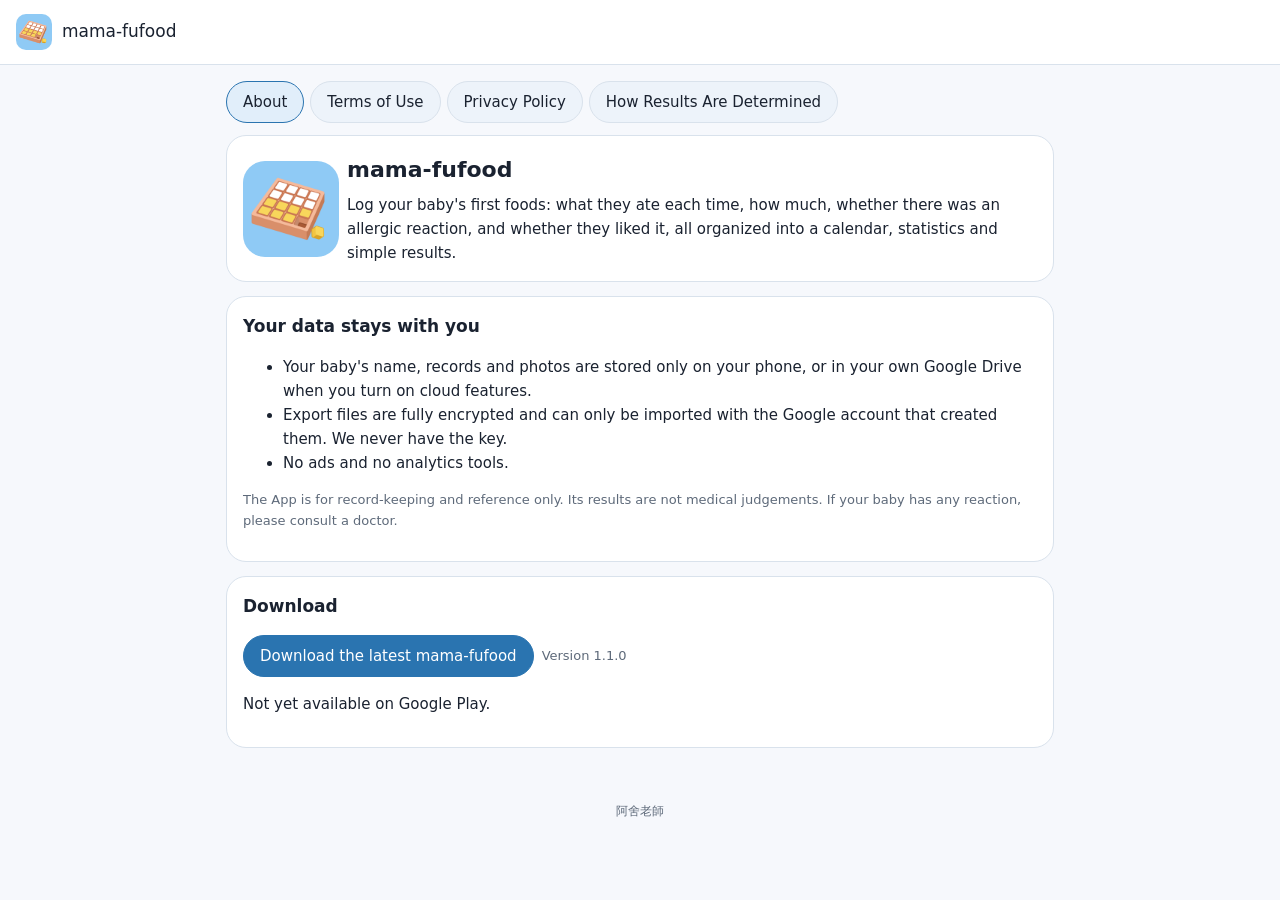
==== demo-en/index.html @ b5298e8a "Add Chinese and English demos of the home page The demos reuse the production home page through a ge" ====
<!doctype html>
<!-- 由 demo/tools/build.py 從正式版的 index.html 產生，不要手改。 -->
<html lang="en">
<head>
  <meta charset="utf-8">
  <meta name="robots" content="noindex">
  <script>
    // 示範版跟正式版同一個網域,localStorage 是共用的:這一頁所有的 key 加上前綴,
    // 讀不到正式版的管理員 session,也不會寫進正式版的資料。一定要在其他 script 之前執行。
    (function () {
      var PREFIX = "demo-en:";
      var S = Storage.prototype;
      var getItem = S.getItem, setItem = S.setItem, removeItem = S.removeItem;
      S.getItem = function (k) { return getItem.call(this, PREFIX + k); };
      S.setItem = function (k, v) { return setItem.call(this, PREFIX + k, v); };
      S.removeItem = function (k) { return removeItem.call(this, PREFIX + k); };
    })();
  </script>
  <meta name="viewport" content="width=device-width, initial-scale=1">
  <title>mama-fufood</title>
  <meta name="description" content="An app for logging a baby's first foods: what they ate, how much, and whether there was an allergic reaction. Records stay on your phone and in your own Google Drive.">
  <link rel="icon" type="image/png" href="../favicon.png">
  <link rel="apple-touch-icon" href="../apple-touch-icon.png">
  <link rel="stylesheet" href="../css/style.css">
  <style>body { font-family: system-ui, -apple-system, "Segoe UI", Roboto, "Helvetica Neue", Arial, sans-serif; }</style>
</head>
<body>
  <header class="top">
    <img src="../favicon.png" alt="">
    <span class="title">mama-fufood</span>
    <span id="account" class="muted"></span>
    <div id="gsi"></div>
    <a id="admin-link" class="btn primary" href="admin.html" hidden>Admin console</a>
  </header>
  <main>
    <nav class="tabs" id="tabs">
      <button data-doc="" class="active">About</button>
      <button data-doc="terms">Terms of Use</button>
      <button data-doc="privacy">Privacy Policy</button>
      <button data-doc="judgement_guide">How Results Are Determined</button>
    </nav>
    <article class="card legal" id="doc" hidden></article>
    <div id="intro">
      <div class="card">
        <div class="row">
          <img src="../icon_256.png" alt="App icon" width="96" height="96" style="border-radius: 22px">
          <div class="grow">
            <h1 style="margin: 0; font-size: 22px">mama-fufood</h1>
            <p style="margin: 6px 0 0">Log your baby's first foods: what they ate each time, how much, whether there was an allergic reaction,
              and whether they liked it, all organized into a calendar, statistics and simple results.</p>
          </div>
        </div>
      </div>
      <div class="card">
        <h2 style="margin-top: 0; font-size: 17px">Your data stays with you</h2>
        <ul>
          <li>Your baby's name, records and photos are stored only on your phone, or in your own Google Drive when you turn on cloud features.</li>
          <li>Export files are fully encrypted and can only be imported with the Google account that created them. We never have the key.</li>
          <li>No ads and no analytics tools.</li>
        </ul>
        <p class="muted">The App is for record-keeping and reference only. Its results are not medical judgements. If your baby has any reaction, please consult a doctor.</p>
      </div>
      <div class="card">
        <h2 style="margin-top: 0; font-size: 17px">Download</h2>
        <p class="row" id="apk" hidden>
          <a id="apk-link" class="btn primary" href="">Download the latest mama-fufood</a>
          <span id="apk-version" class="muted"></span>
        </p>
        <p id="play">Not yet available on Google Play.</p>
      </div>
    </div>
    <p id="login-note" class="muted"></p>
  </main>
  <footer>阿舍老師</footer>
  <script src="config.js"></script>
  <script src="api.js"></script>
  <script src="../js/md.js"></script>
  <script src="home.js"></script>
  <script src="https://accounts.google.com/gsi/client?hl=en" async defer onload="window.mffHomeGsiReady && window.mffHomeGsiReady()"
    onerror="document.getElementById('login-note').textContent = 'Couldn't load Google Sign-In (the rest of the site still works).'"></script>
</body>
</html>
---- css/style.css ----
/* 設計規範:風格 C「可愛粉藍」(design/DESIGN_SYSTEM.md)。網站跟著系統的深淺色。 */
:root {
  --bg: #f6f8fc;
  --surface: #ffffff;
  --surface2: #edf3fa;
  --border: #d9e2ec;
  --text: #1a2230;
  --text2: #4d5a6b;
  --muted: #5e6a7a;
  --accent: #2a74b0;
  --on-accent: #ffffff;
  --accent-soft: #e1eefa;
  --deco: #b85a35;
  --ok: #23805a;
  --warn: #956500;
  --danger: #bc4339;
  --chevron: url("data:image/svg+xml,%3Csvg xmlns='http://www.w3.org/2000/svg' width='12' height='8' viewBox='0 0 12 8'%3E%3Cpath d='M1 1.5l5 5 5-5' fill='none' stroke='%234d5a6b' stroke-width='1.6' stroke-linecap='round' stroke-linejoin='round'/%3E%3C/svg%3E");
  color-scheme: light;
}
@media (prefers-color-scheme: dark) {
  :root {
    --bg: #12161d;
    --surface: #1a2029;
    --surface2: #222a35;
    --border: #2e3846;
    --text: #eceff4;
    --text2: #aeb7c4;
    --chevron: url("data:image/svg+xml,%3Csvg xmlns='http://www.w3.org/2000/svg' width='12' height='8' viewBox='0 0 12 8'%3E%3Cpath d='M1 1.5l5 5 5-5' fill='none' stroke='%23aeb7c4' stroke-width='1.6' stroke-linecap='round' stroke-linejoin='round'/%3E%3C/svg%3E");
    --muted: #8e98a6;
    --accent: #8ec9f5;
    --on-accent: #0a2740;
    --accent-soft: #213a52;
    --deco: #f5b99a;
    --ok: #8ed6b5;
    --warn: #f6cf7a;
    --danger: #f59a92;
    color-scheme: dark;
  }
}
* { box-sizing: border-box; }
html, body { margin: 0; padding: 0; }
body {
  background: var(--bg);
  color: var(--text);
  font-family: "Noto Sans TC", "PingFang TC", "Microsoft JhengHei", system-ui, sans-serif;
  font-size: 15px;
  line-height: 1.6;
}
a { color: var(--accent); }
header.top {
  background: var(--surface);
  border-bottom: 1px solid var(--border);
  padding: 12px 16px;
  display: flex;
  align-items: center;
  gap: 10px;
  flex-wrap: wrap;
}
header.top img { width: 36px; height: 36px; border-radius: 10px; }
header.top .title { font-weight: 500; font-size: 17px; flex: 1; min-width: 120px; }
main { max-width: 860px; margin: 0 auto; padding: 16px; }
.card {
  background: var(--surface);
  border-radius: 20px;
  padding: 16px;
  margin-bottom: 14px;
  border: 1px solid var(--border);
}
.muted { color: var(--muted); font-size: 13px; }
.warn { color: var(--warn); }
.danger { color: var(--danger); }
.ok { color: var(--ok); }
button, .btn {
  font: inherit;
  border: 1px solid var(--border);
  background: var(--surface2);
  color: var(--text);
  border-radius: 999px;
  padding: 8px 16px;
  min-height: 40px;
  cursor: pointer;
  text-decoration: none;
  display: inline-flex;
  align-items: center;
  gap: 6px;
}
button.primary, .btn.primary { background: var(--accent); color: var(--on-accent); border-color: var(--accent); font-weight: 500; }
button.danger { color: var(--danger); }
button:disabled { opacity: 0.45; cursor: not-allowed; }
input, select, textarea {
  font: inherit;
  color: var(--text);
  background: var(--surface2);
  border: 1px solid var(--border);
  border-radius: 12px;
  padding: 8px 10px;
  min-height: 40px;
}
textarea { width: 100%; min-height: 80px; }
/* 下拉選單:換成自己的箭頭,和右邊框留出距離(瀏覽器內建的箭頭貼著邊,也調不了位置)。 */
select {
  appearance: none;
  -webkit-appearance: none;
  padding-right: 36px;
  background-image: var(--chevron);
  background-repeat: no-repeat;
  background-position: right 14px center;
  background-size: 12px 8px;
}
/* 勾選框與單選鈕不套用一般輸入框的內距與高度,否則會被撐大、把旁邊的文字擠到下一行。 */
input[type="checkbox"], input[type="radio"] {
  min-height: 0;
  width: 18px;
  height: 18px;
  margin: 0;
  padding: 0;
  accent-color: var(--accent);
}
table { width: 100%; border-collapse: collapse; }
th, td { text-align: left; padding: 6px 8px; border-bottom: 1px solid var(--border); vertical-align: top; }
/* 後台的表格每格都是輸入框或按鈕:文字、勾選框跟著輸入框垂直置中,勾選框和說明文字排在同一行。 */
#app th, #app td { vertical-align: middle; }
#app td label { display: inline-flex; align-items: center; gap: 6px; white-space: nowrap; }
th { font-weight: 500; color: var(--text2); font-size: 13px; }
.tabs { display: flex; gap: 6px; flex-wrap: wrap; margin-bottom: 12px; }
.tabs button.active { background: var(--accent-soft); border-color: var(--accent); }
.row { display: flex; gap: 8px; align-items: center; flex-wrap: wrap; }
.grow { flex: 1; }
/* 公用資料的兩行(副食品清單、單位)各有一組按鈕,行與行之間留開,按鈕才不會黏在一起。 */
.release-line + .release-line { margin-top: 12px; }
/* 表單列裡的文字欄位:撐滿剩下的寬度,窄螢幕時至少保留能看清楚內容的寬度(放不下就換行)。 */
.field-name { flex: 1 1 12em; min-width: 10em; }
.field-emoji { flex: 0 0 4.5em; width: 4.5em; text-align: center; }
.cell-name { width: 100%; min-width: 7em; box-sizing: border-box; }
.cell-sort { width: 5em; }
.pill { display: inline-block; border-radius: 999px; padding: 0 10px; background: var(--surface2); font-size: 12px; }
.banner { border-radius: 14px; padding: 10px 14px; margin-bottom: 12px; background: var(--accent-soft); }
.banner.warn { background: color-mix(in srgb, var(--warn) 18%, var(--surface)); color: var(--text); }
.scroll-x { overflow-x: auto; }
pre.log { white-space: pre-wrap; word-break: break-all; font-size: 12px; background: var(--surface2); border-radius: 12px; padding: 10px; max-height: 420px; overflow: auto; }
.legal h2 { font-size: 18px; margin-top: 28px; }
.legal h3 { font-size: 16px; }
.legal blockquote { margin: 12px 0; padding: 10px 14px; background: var(--accent-soft); border-radius: 12px; }
.legal table { margin: 10px 0; font-size: 14px; }
.legal td, .legal th { border: 1px solid var(--border); }
footer { text-align: center; color: var(--muted); font-size: 12px; padding: 24px 16px 40px; }
@media (max-width: 480px) {
  main { padding: 12px; }
  .card { padding: 12px; }
}

/* .btn、button 等寫了 display 的元素,瀏覽器內建的 [hidden] 會被蓋掉,要明確壓回去。 */
[hidden] { display: none !important; }

/* Google 登入鈕的白色矩形。登入鈕畫在 Google 的 iframe 裡:iframe 64×44、margin -2px -12px,
   裡面的按鈕只有 40×40,四周那一圈(上下 2px、左右 12px)是 iframe 裡面的文件畫的白底,
   深色頁面上就變成按鈕外面的白色矩形。跨來源的內容改不到,在 iframe 元素上設 background
   或 color-scheme 都沒有用;有效的做法是把那一圈裁掉,round 讓裁切也是圓的。
   數值取自 Google 目前的實作,哪天他們改了,白框可能回來,但不影響登入。 */
#gsi iframe[src*="accounts.google.com"] { clip-path: inset(2px 12px round 999px); }
/* 再保險一層,不依賴 Google 內部的尺寸:外層固定成 40×40 的圓,超出去的部分(包括那圈白底)都看不到。 */
#gsi { width: 40px; height: 40px; border-radius: 50%; overflow: hidden; flex: 0 0 auto; }
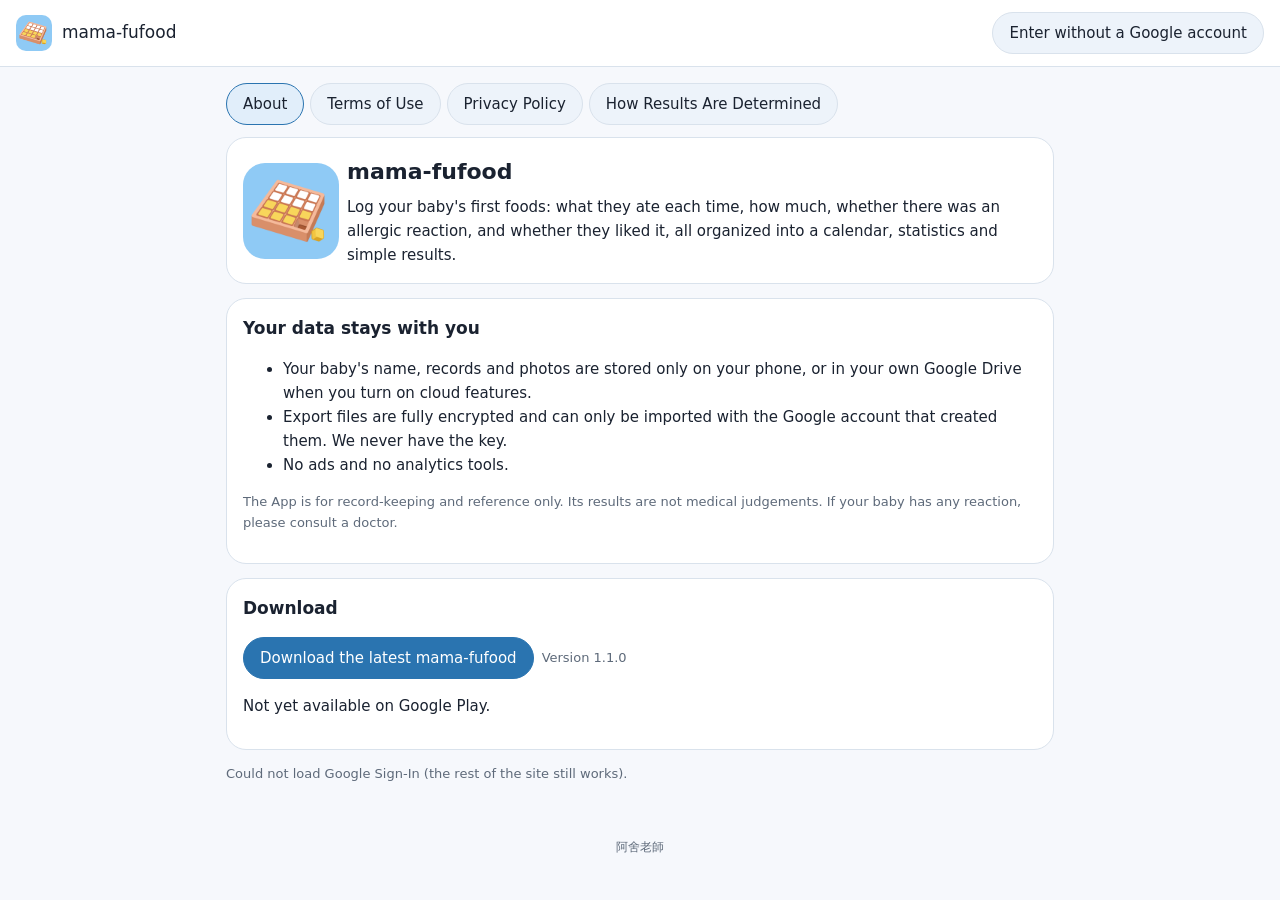
==== commit b65db37d: "Add an admin console to the home page demos Signing in (or entering without a Google account) opens " ====
--- a/demo-en/index.html
+++ b/demo-en/index.html
@@ -30,6 +30,7 @@
     <span class="title">mama-fufood</span>
     <span id="account" class="muted"></span>
     <div id="gsi"></div>
+    <button id="demo-guest" type="button" hidden>Enter without a Google account</button>
     <a id="admin-link" class="btn primary" href="admin.html" hidden>Admin console</a>
   </header>
   <main>
@@ -73,10 +74,23 @@
   </main>
   <footer>阿舍老師</footer>
   <script src="config.js"></script>
+  <script src="data.js"></script>
+  <script src="fixtures.js"></script>
   <script src="api.js"></script>
   <script src="../js/md.js"></script>
   <script src="home.js"></script>
+  <script>
+    // 示範版:不用 Google 帳號也能進後台。登入後(出現「管理後台」入口)就藏起來。
+    (function () {
+      var b = document.getElementById("demo-guest");
+      var admin = document.getElementById("admin-link");
+      function sync() { b.hidden = !!window.mffApi.token() && !admin.hidden; }
+      b.hidden = !!window.mffApi.token();
+      new MutationObserver(sync).observe(admin, { attributes: true });
+      b.onclick = function () { window.mffApi.setToken("demo"); location.reload(); };
+    })();
+  </script>
   <script src="https://accounts.google.com/gsi/client?hl=en" async defer onload="window.mffHomeGsiReady && window.mffHomeGsiReady()"
-    onerror="document.getElementById('login-note').textContent = 'Couldn't load Google Sign-In (the rest of the site still works).'"></script>
+    onerror="document.getElementById('login-note').textContent = 'Could not load Google Sign-In (the rest of the site still works).'"></script>
 </body>
 </html>
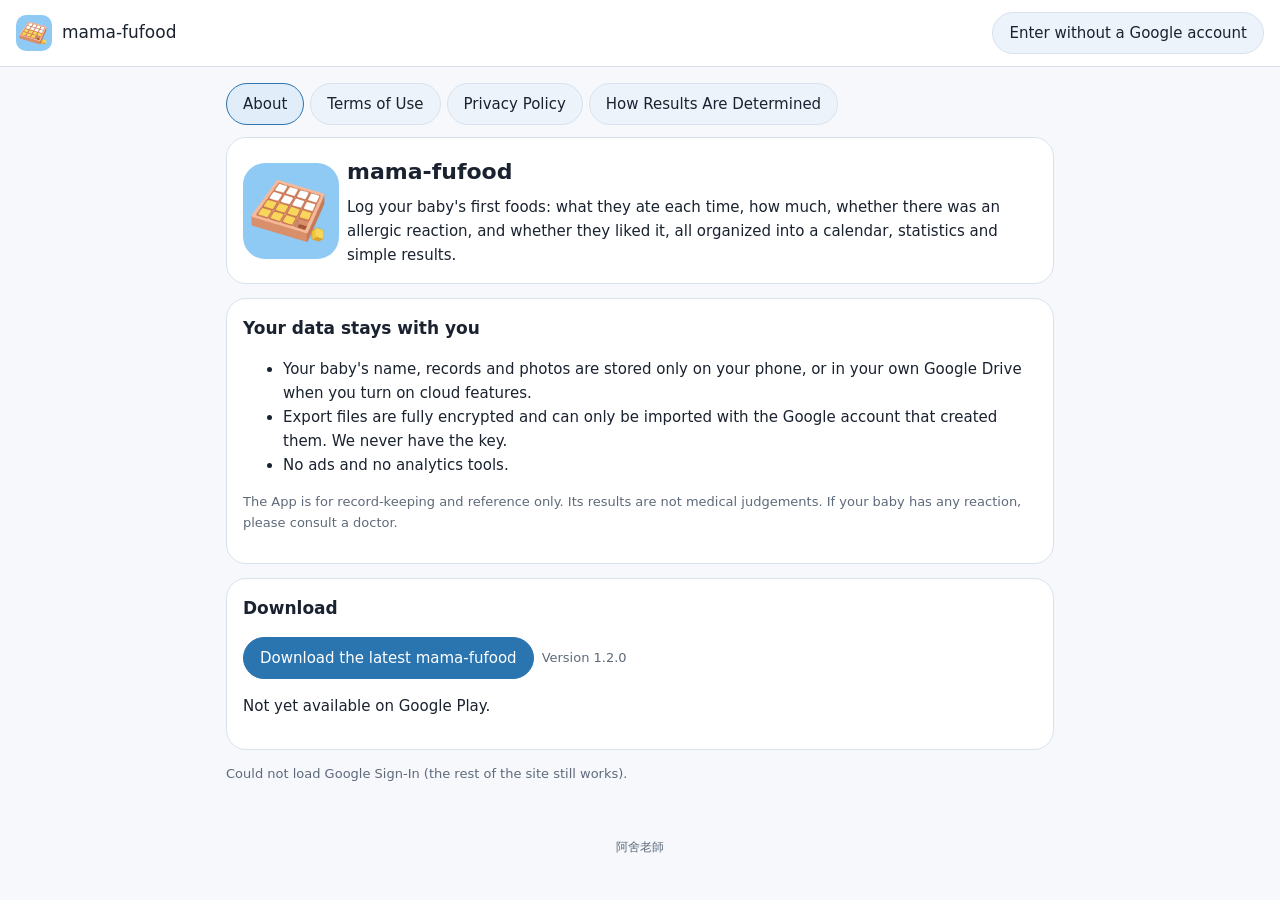
==== commit 67ed1429: "Use the full mama-fufood name for JavaScript globals Rename mffApi, MFF_CONFIG, mffHomeGsiReady and " ====
--- a/demo-en/index.html
+++ b/demo-en/index.html
@@ -84,13 +84,13 @@
     (function () {
       var b = document.getElementById("demo-guest");
       var admin = document.getElementById("admin-link");
-      function sync() { b.hidden = !!window.mffApi.token() && !admin.hidden; }
-      b.hidden = !!window.mffApi.token();
+      function sync() { b.hidden = !!window.mamaFufoodApi.token() && !admin.hidden; }
+      b.hidden = !!window.mamaFufoodApi.token();
       new MutationObserver(sync).observe(admin, { attributes: true });
-      b.onclick = function () { window.mffApi.setToken("demo"); location.reload(); };
+      b.onclick = function () { window.mamaFufoodApi.setToken("demo"); location.reload(); };
     })();
   </script>
-  <script src="https://accounts.google.com/gsi/client?hl=en" async defer onload="window.mffHomeGsiReady && window.mffHomeGsiReady()"
+  <script src="https://accounts.google.com/gsi/client?hl=en" async defer onload="window.mamaFufoodHomeGsiReady && window.mamaFufoodHomeGsiReady()"
     onerror="document.getElementById('login-note').textContent = 'Could not load Google Sign-In (the rest of the site still works).'"></script>
 </body>
 </html>
--- a/css/style.css
+++ b/css/style.css
@@ -1,4 +1,4 @@
-/* 設計規範:風格 C「可愛粉藍」(design/DESIGN_SYSTEM.md)。網站跟著系統的深淺色。 */
+/* 設計規範:風格「可愛粉藍」。網站跟著系統的深淺色。 */
 :root {
   --bg: #f6f8fc;
   --surface: #ffffff;
